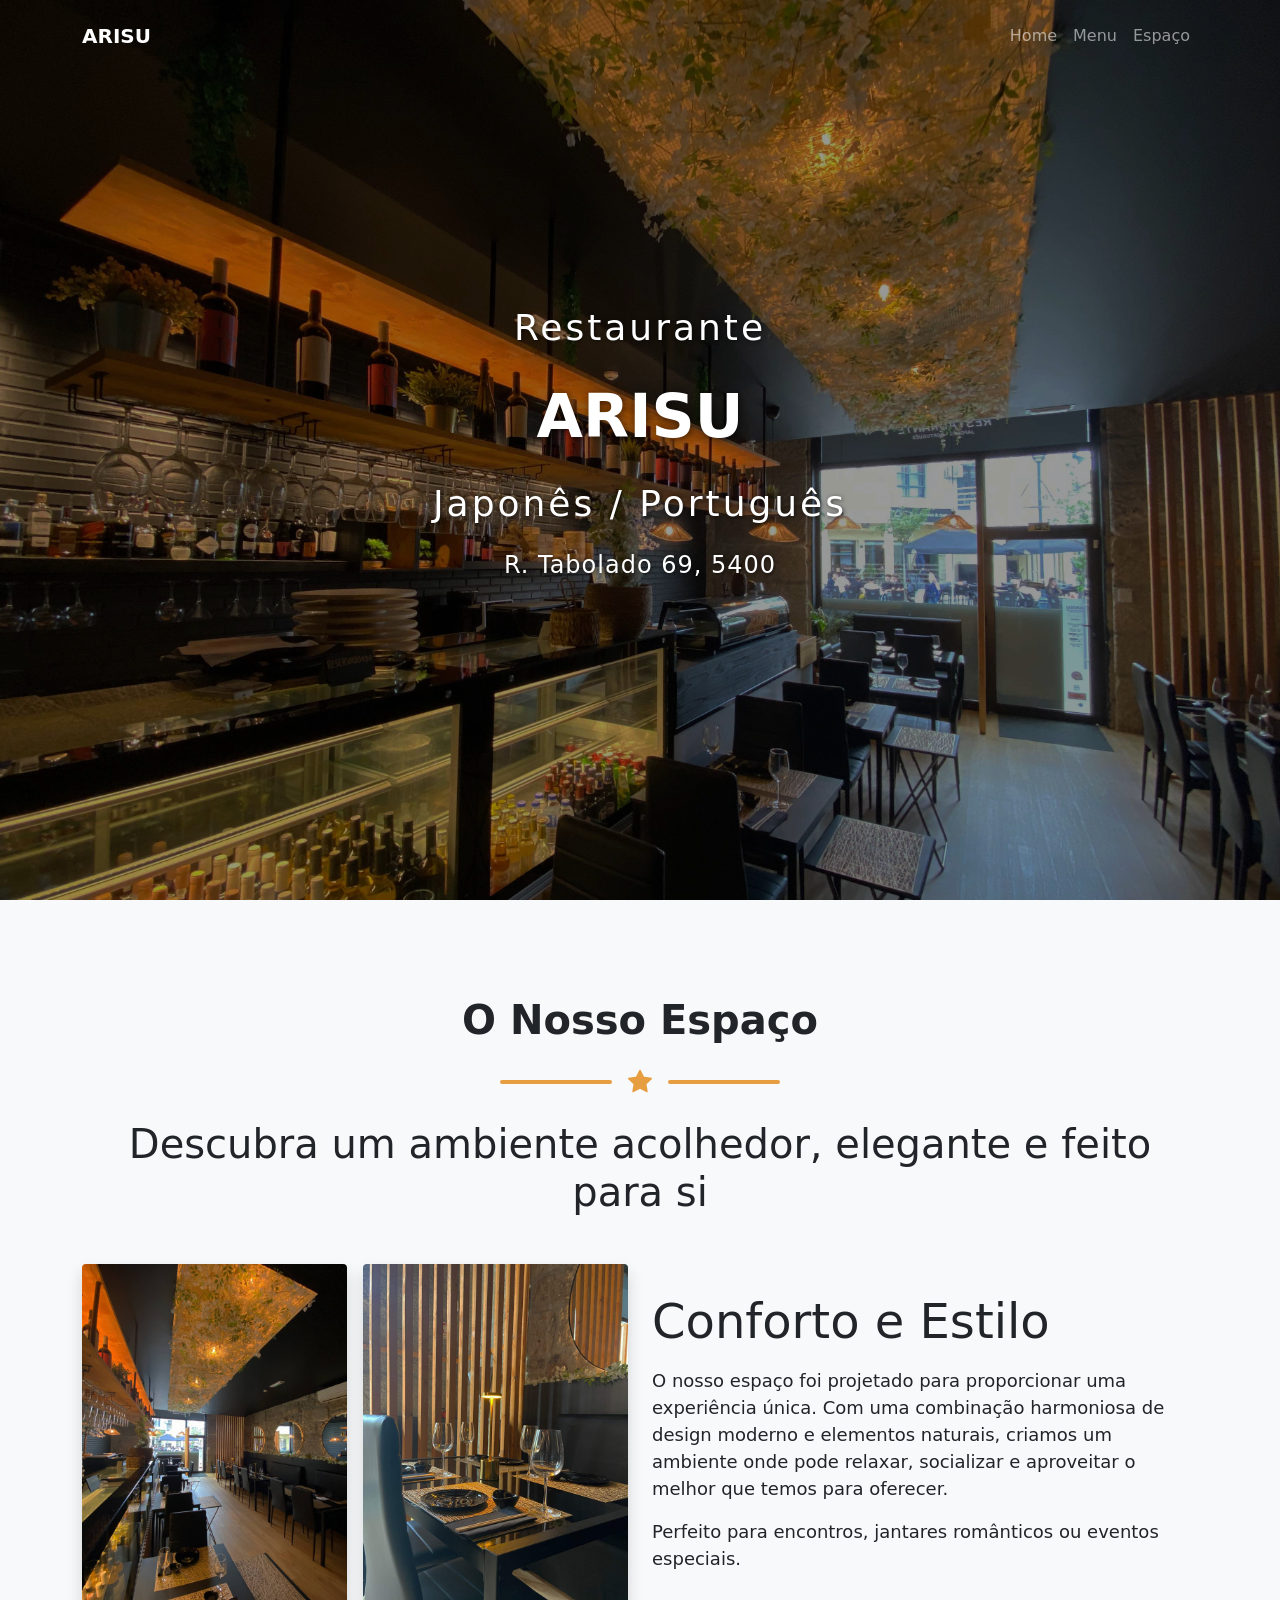
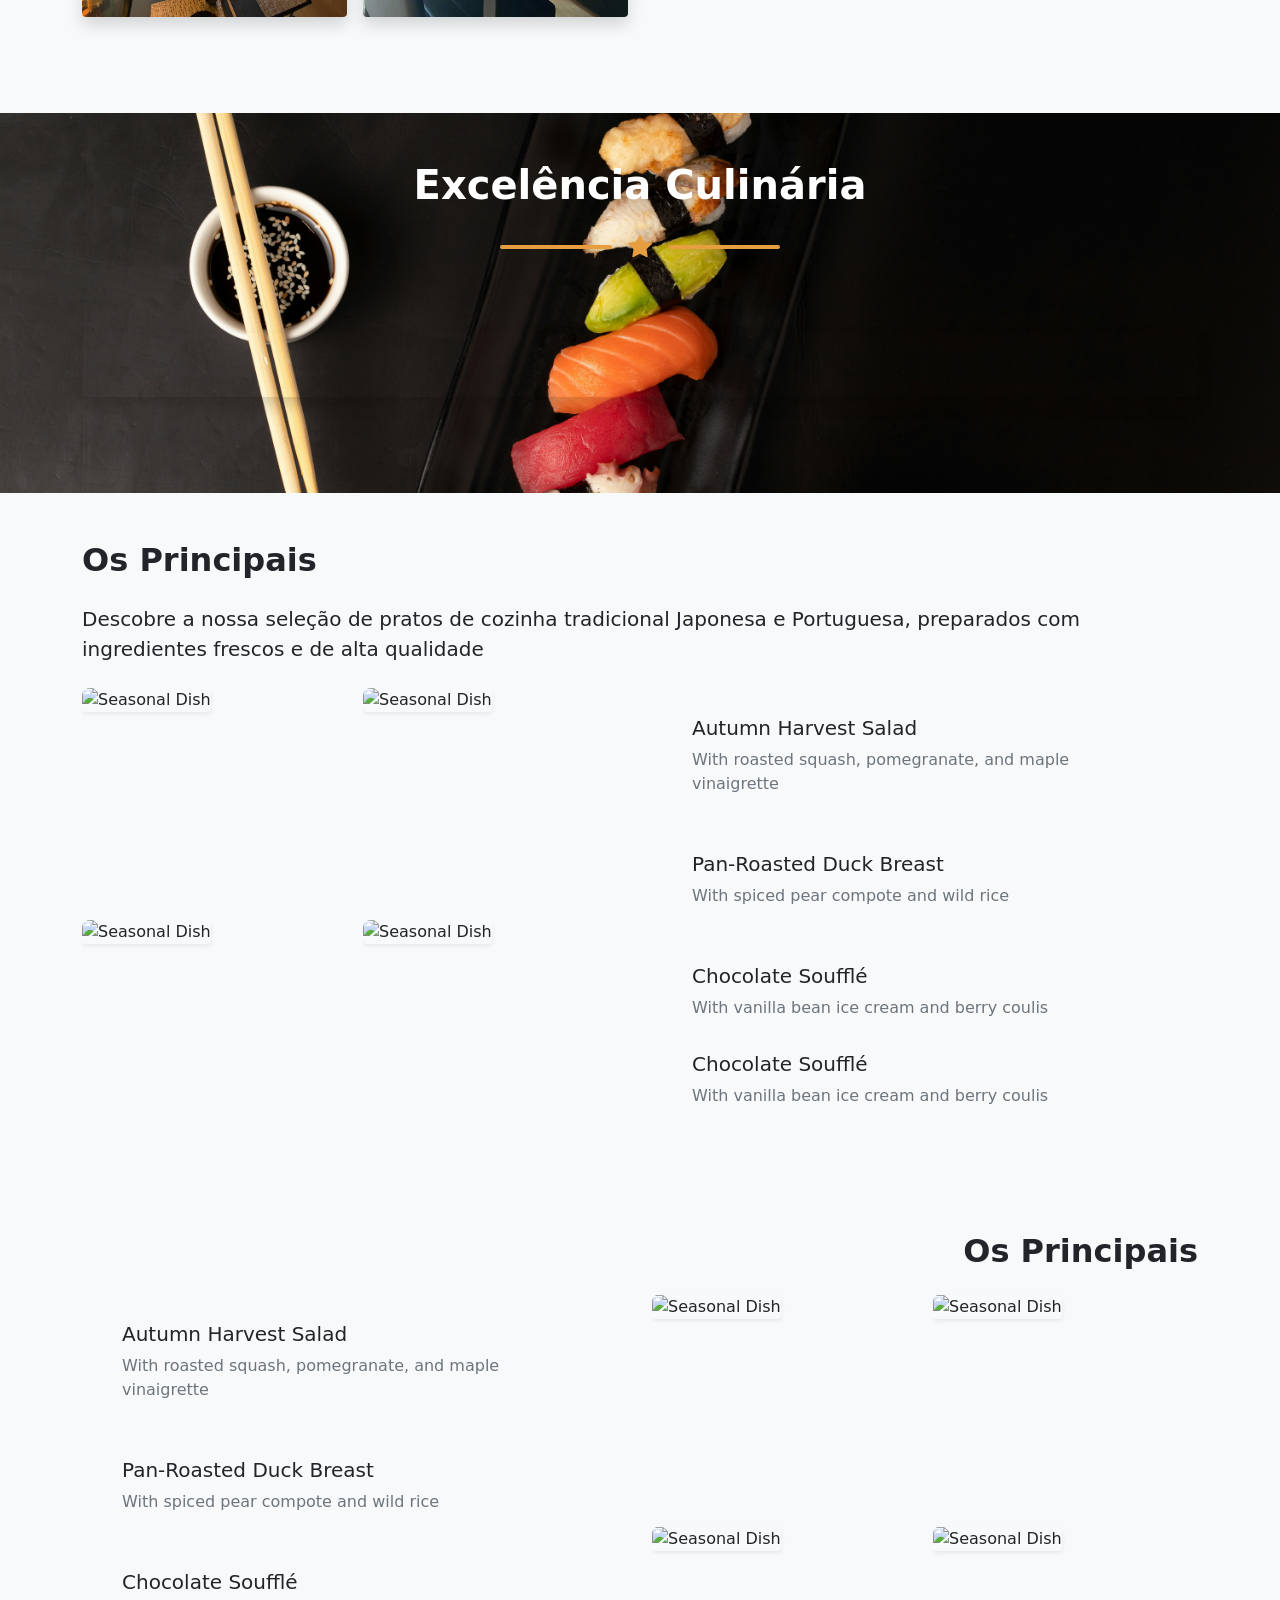
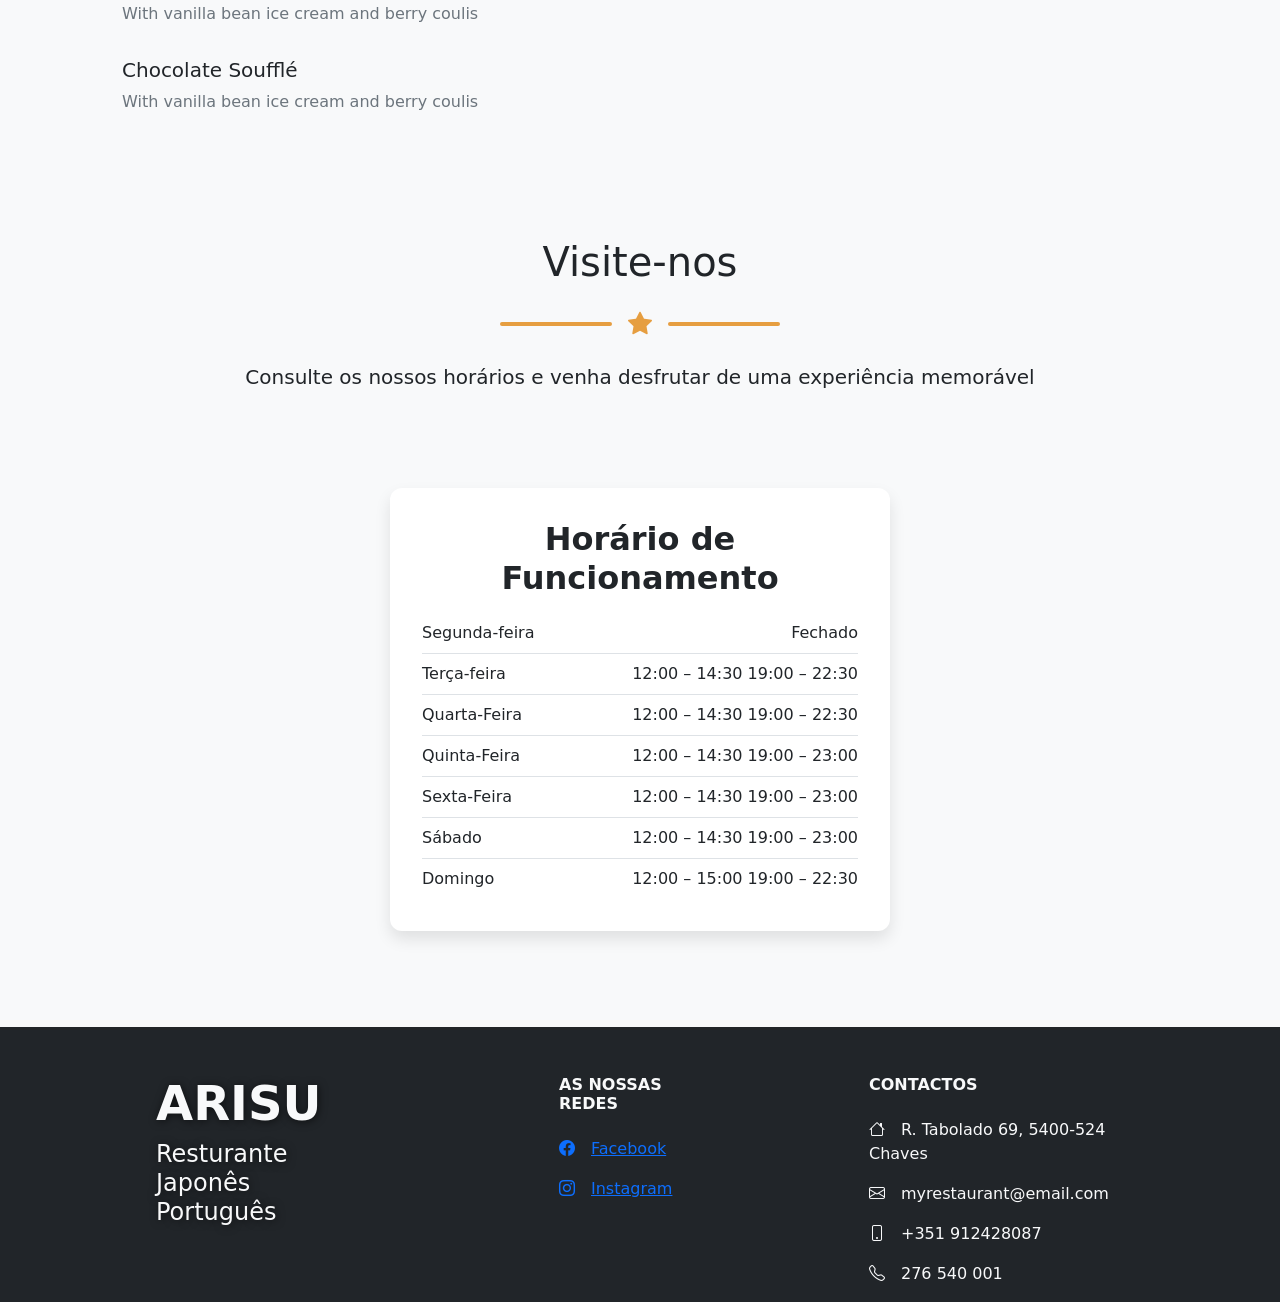
==== index.html @ feddb1b8 "beta-arisu" ====
<!DOCTYPE html>
<html lang="en">
<head>
    <meta charset="UTF-8">
    <meta name="viewport" content="width=device-width, initial-scale=1.0">
    <title>ARISU - Cozinha Japonesa/Portuguesa</title>

    <link rel="stylesheet" href="dist/css/bootstrap.min.css">
    <link rel="stylesheet" href="index.css"> 

    <link rel="preconnect" href="https://fonts.googleapis.com">
    <link rel="preconnect" href="https://fonts.gstatic.com" crossorigin>
    <link href="https://fonts.googleapis.com/css2?family=Parisienne&family=Roboto:ital,wght@0,100..900;1,100..900&display=swap" rel="stylesheet">
    <link rel="stylesheet" href="https://cdn.jsdelivr.net/npm/bootstrap-icons@1.11.0/font/bootstrap-icons.css">

</head>
<body data-bs-spy="scroll" data-bs-target="#navbar" data-bs-offset="70" tabindex="0" id="body">
    <nav class="navbar navbar-expand-lg fixed-top navbar-dark "  id="navbar">
        <div class="container">
            <a class="navbar-brand fw-bold display-4" id="navbar-title" href="#">ARISU</a>
            <button class="navbar-toggler" type="button" data-bs-toggle="collapse" data-bs-target="#navbarNavAltMarkup" aria-controls="navbarNavAltMarkup" aria-expanded="false" aria-label="Toggle navigation">
            <span class="navbar-toggler-icon"></span>
            </button>
            <div class="collapse navbar-collapse" id="navbarNavAltMarkup">
            <div class="navbar-nav ms-auto">
                <a class="nav-link active" aria-current="page" href="#">Home</a>
                <a class="nav-link" href="menu.html">Menu</a>
                <a class="nav-link" href="#espaco">Espaço</a>
            </div>
            </div>
        </div>
    </nav>  
    <div class="hero" id="hero">
        <div>
            <p class="fade-in-up hero-subtitle ">Restaurante</p>

            <p class="fade-in-up fw-bold hero-title">ARISU</p>


            <p class="fade-in-up hero-subtitle">Japonês / Português</p>
           
          <p class="fade-in-up hero-p" id="lead">R</p>
        </div>
    </div>
    
    <div class="content" >
        <section id="espaco" class="spy-section py-5 bg-light">
            <div class="container my-5">
            <div class="text-center mb-5">
                <h2 class="display-6 display-4 fw-bold">O Nosso Espaço</h2>
                    <div class="divider-custom">
                        <div class="divider-custom-line"></div>
                        <div class="divider-custom-icon"><i class="bi bi-star-fill"></i></div>
                        <div class="divider-custom-line"></div>
                    </div>
                <p class="lead display-6 " >Descubra um ambiente acolhedor, elegante e feito para si</p>
            </div>
        
            <div class="row g-4 align-items-center">
                <div class="col-lg-6">
                    <div class="row g-3">
                        <div class="col-6">
                            <img src="images/fromBalcony.jpg"  class="img-fluid rounded shadow" alt="Espaço 2">
                        
                        </div>
                        <div class="col-6">
                            <img src="images/tableFor4.jpg"  class="img-fluid rounded shadow" alt="Espaço 1">
    
                        </div>
                    </div>
                </div>
                <div class="col-lg-6">
                <h3 class="mb-3 display-5">Conforto e Estilo</h3>
                <div class="" style="font-size: large;">
                    <p >O nosso espaço foi projetado para proporcionar uma experiência única. Com uma combinação harmoniosa de design moderno e elementos naturais, criamos um ambiente onde pode relaxar, socializar e aproveitar o melhor que temos para oferecer.</p>
                    <p >Perfeito para encontros, jantares românticos ou eventos especiais.</p>
                </div>
                </div>
            </div>
            
            </div>
        </section>
        <section id="menuIntro" class="py-5">
            <div class="container">
                <div class="row justify-content-center">
                    <div class="col-lg-8 text-center mb-5">
                        <h2 class="display-6 fw-bold text-white">Excelência Culinária</h2>
                        <div class="divider-custom">
                            <div class="divider-custom-line "></div>
                            <div class="divider-custom-icon "><i class="bi bi-star-fill"></i></div>
                            <div class="divider-custom-line "></div>
                        </div>
                    </div>
                </div>
            <div class="row mb-5">
                <div class="col-lg-12">
                    <div class="menu-content p-4 rounded shadow" id="menuIntroQuoteWrapper">
                        <p class="lead fw-bolder display-6 text-center text-light"></p>
                    </div>
                </div>
            </div>
        </section>

        <section id="menu" class="spy-section py-5 bg-light">
            <div class="container">
                <h3 class="h2 mb-4 fw-bolder display-5; text-dark">Os Principais</h3>
                <p class="lead mb-4">Descobre a nossa seleção de pratos de cozinha tradicional Japonesa e Portuguesa, preparados com ingredientes frescos e de alta qualidade</p>

                <div class="row">
                    <div class="col-lg-6 order-lg-2">
                        <div class="menu-content px-4">
                            
                            <div class="menu-items">
                                <div class="menu-item mb-4">
                                    <h4 class="h5">Autumn Harvest Salad</h4>
                                    <p class="text-muted">With roasted squash, pomegranate, and maple vinaigrette</p>
                                </div>
                                <div class="menu-item mb-4">
                                    <h4 class="h5">Pan-Roasted Duck Breast</h4>
                                    <p class="text-muted">With spiced pear compote and wild rice</p>
                                </div>
                                <div class="menu-item">
                                    <h4 class="h5">Chocolate Soufflé</h4>
                                    <p class="text-muted">With vanilla bean ice cream and berry coulis</p>
                                </div>
                                <div class="menu-item">
                                    <h4 class="h5">Chocolate Soufflé</h4>
                                    <p class="text-muted">With vanilla bean ice cream and berry coulis</p>
                                </div>
                            </div>
                        </div>
                    </div>
                    <div class="col-lg-6 order-lg-1">
                        <div class="menu-gallery">
                            <div class="row g-3">
                                <div class="col-6">
                                    <div class="menu-img-container">
                                        <img src="https://images.unsplash.com/photo-1512621776951-a57141f2eefd" alt="Seasonal Dish" class="img-fluid rounded shadow-sm">
                                    </div>
                                </div>
                                <div class="col-6">
                                    <div class="menu-img-container">
                                        <img src="https://images.unsplash.com/photo-1504674900247-0877df9cc836" alt="Seasonal Dish" class="img-fluid rounded shadow-sm">
                                    </div>
                                </div>
                                <div class="col-6">
                                    <div class="menu-img-container">
                                        <img src="https://images.unsplash.com/photo-1476224203421-9ac39bcb3327" alt="Seasonal Dish" class="img-fluid rounded shadow-sm">
                                    </div>
                                </div>
                                <div class="col-6">
                                    <div class="menu-img-container">
                                        <img src="https://images.unsplash.com/photo-1563805042-7684c019e1cb" alt="Seasonal Dish" class="img-fluid rounded shadow-sm"></div>
                                    </div>
                            </div>
                        </div>
                    </div>

                   
                </div>
            </div>     
        </section>

        <section id="menu" class="spy-section py-5 bg-light">
            <div class="container">
                <h3 class="h2 mb-4 fw-bolder display-5; text-dark text-end">Os Principais</h3>
                <p class="lead mb-4 text-end"></p>

                <div class="row">
                    <div class="col-lg-6 order-lg-1">
                        <div class="menu-content px-4">
                            
                            <div class="menu-items">
                                <div class="menu-item mb-4">
                                    <h4 class="h5">Autumn Harvest Salad</h4>
                                    <p class="text-muted">With roasted squash, pomegranate, and maple vinaigrette</p>
                                </div>
                                <div class="menu-item mb-4">
                                    <h4 class="h5">Pan-Roasted Duck Breast</h4>
                                    <p class="text-muted">With spiced pear compote and wild rice</p>
                                </div>
                                <div class="menu-item">
                                    <h4 class="h5">Chocolate Soufflé</h4>
                                    <p class="text-muted">With vanilla bean ice cream and berry coulis</p>
                                </div>
                                <div class="menu-item">
                                    <h4 class="h5">Chocolate Soufflé</h4>
                                    <p class="text-muted">With vanilla bean ice cream and berry coulis</p>
                                </div>
                            </div>
                        </div>
                    </div>
                    <div class="col-lg-6 order-lg-2">
                        <div class="menu-gallery">
                            <div class="row g-3">
                                <div class="col-6">
                                    <div class="menu-img-container">
                                        <img src="https://images.unsplash.com/photo-1512621776951-a57141f2eefd" alt="Seasonal Dish" class="img-fluid rounded shadow-sm">
                                    </div>
                                </div>
                                <div class="col-6">
                                    <div class="menu-img-container">
                                        <img src="https://images.unsplash.com/photo-1504674900247-0877df9cc836" alt="Seasonal Dish" class="img-fluid rounded shadow-sm">
                                    </div>
                                </div>
                                <div class="col-6">
                                    <div class="menu-img-container">
                                        <img src="https://images.unsplash.com/photo-1476224203421-9ac39bcb3327" alt="Seasonal Dish" class="img-fluid rounded shadow-sm">
                                    </div>
                                </div>
                                <div class="col-6">
                                    <div class="menu-img-container">
                                        <img src="https://images.unsplash.com/photo-1563805042-7684c019e1cb" alt="Seasonal Dish" class="img-fluid rounded shadow-sm"></div>
                                    </div>
                            </div>
                        </div>
                    </div>

                   
                </div>
            </div>     
        </section>

        <!-- 
        <section id="menu" class="py-5 bg-light">
            <div class="container">
                <div class="col-lg-6 order-lg-2">
                    <div class="menu-content p-4">
                        <h3 class="h2 mb-4 fw-bolder display-5; text-dark">Seasonal Specialties</h3>
                        <p class="lead mb-4">Discover our rotating selection of seasonal dishes, showcasing the best of each season's bounty.</p>
                        <div class="menu-items">
                            <div class="menu-item mb-4">
                                <h4 class="h5">Autumn Harvest Salad</h4>
                                <p class="text-muted">With roasted squash, pomegranate, and maple vinaigrette</p>
                            </div>
                            <div class="menu-item mb-4">
                                <h4 class="h5">Pan-Roasted Duck Breast</h4>
                                <p class="text-muted">With spiced pear compote and wild rice</p>
                            </div>
                            <div class="menu-item">
                                <h4 class="h5">Chocolate Soufflé</h4>
                                <p class="text-muted">With vanilla bean ice cream and berry coulis</p>
                            </div>
                        </div>
                    </div>
                </div>
                <div class="col-lg-6 order-lg-1">
                    <div class="menu-gallery">
                        <div class="row g-3">
                            <div class="col-6">
                                <div class="menu-img-container">
                                    <img src="https://images.unsplash.com/photo-1512621776951-a57141f2eefd" alt="Seasonal Dish" class="img-fluid rounded shadow-sm">
                                </div>
                            </div>
                            <div class="col-6">
                                <div class="menu-img-container">
                                    <img src="https://images.unsplash.com/photo-1504674900247-0877df9cc836" alt="Seasonal Dish" class="img-fluid rounded shadow-sm">
                                </div>
                            </div>
                            <div class="col-6">
                                <div class="menu-img-container">
                                    <img src="https://images.unsplash.com/photo-1476224203421-9ac39bcb3327" alt="Seasonal Dish" class="img-fluid rounded shadow-sm">
                                </div>
                            </div>
                            <div class="col-6">
                                <div class="menu-img-container">
                                    <img src="https://images.unsplash.com/photo-1563805042-7684c019e1cb" alt="Seasonal Dish" class="img-fluid rounded shadow-sm"></div>
                                </div>
                            </div>
                    </div>
               </div> 
            </div>
        </section> 
        
        
       
        <section id="menu" class="py-5 bg-light">
            <div class="container">
                <div class="col-lg-6 order-lg-2">
                    <div class="menu-content p-4">
                        <h3 class="h2 mb-4 fw-bolder display-5; text-dark">Seasonal Specialties</h3>
                        <p class="lead mb-4">Discover our rotating selection of seasonal dishes, showcasing the best of each season's bounty.</p>
                        <div class="menu-items">
                            <div class="menu-item mb-4">
                                <h4 class="h5">Autumn Harvest Salad</h4>
                                <p class="text-muted">With roasted squash, pomegranate, and maple vinaigrette</p>
                            </div>
                            <div class="menu-item mb-4">
                                <h4 class="h5">Pan-Roasted Duck Breast</h4>
                                <p class="text-muted">With spiced pear compote and wild rice</p>
                            </div>
                            <div class="menu-item">
                                <h4 class="h5">Chocolate Soufflé</h4>
                                <p class="text-muted">With vanilla bean ice cream and berry coulis</p>
                            </div>
                        </div>
                    </div>
                </div>
            <div class="col-lg-6 order-lg-1">
                <div class="menu-gallery">
                    <div class="row g-3">
                        <div class="col-6">
                            <div class="menu-img-container">
                                <img src="https://images.unsplash.com/photo-1512621776951-a57141f2eefd" alt="Seasonal Dish" class="img-fluid rounded shadow-sm">
                            </div>
                        </div>
                        <div class="col-6">
                            <div class="menu-img-container">
                                <img src="https://images.unsplash.com/photo-1504674900247-0877df9cc836" alt="Seasonal Dish" class="img-fluid rounded shadow-sm">
                            </div>
                        </div>
                        <div class="col-6">
                            <div class="menu-img-container">
                                <img src="https://images.unsplash.com/photo-1476224203421-9ac39bcb3327" alt="Seasonal Dish" class="img-fluid rounded shadow-sm">
                            </div>
                        </div>
                        <div class="col-6">
                            <div class="menu-img-container">
                                <img src="https://images.unsplash.com/photo-1563805042-7684c019e1cb" alt="Seasonal Dish" class="img-fluid rounded shadow-sm"></div>
                            </div>
                        </div>
                    
            </div>
        </div>
        </section>  -->
        <section id="horario" class="py-5 bg-light">
            <div class="container">
            <div class="text-center mb-5">
                <h2 class="display-6 ">Visite-nos</h2>
                <div class="divider-custom">
                        <div class="divider-custom-line"></div>
                        <div class="divider-custom-icon"><i class="bi bi-star-fill"></i></div>
                        <div class="divider-custom-line"></div>
                </div>
                <p class="lead ">Consulte os nossos horários e venha desfrutar de uma experiência memorável</p>
            </div>
        
            <div class="container py-5">
                <div class="opening-hours mx-auto" style="max-width: 500px;">
                <h2 class="text-center">Horário de Funcionamento</h2>
                
                <div class="day-row">
                    <span>Segunda-feira</span>
                    <span>Fechado</span>
                </div>
                <div class="day-row">
                    <span>Terça-feira</span>
                    <span>12:00 – 14:30  19:00 – 22:30</span>
                </div>
                <div class="day-row">
                    <span>Quarta-Feira</span>
                     <span>12:00 – 14:30  19:00 – 22:30</span>
                </div>
                <div class="day-row">
                    <span>Quinta-Feira</span>
                    <span>12:00 – 14:30  19:00 – 23:00</span>
                </div>
               
                <div class="day-row">
                    <span>Sexta-Feira</span>
                    <span>12:00 – 14:30  19:00 – 23:00</span>
                </div>
               
                <div class="day-row">
                    <span>Sábado</span>
                    <span>12:00 – 14:30  19:00 – 23:00</span>
                </div>
                <div class="day-row">
                    <span>Domingo</span>
                    <span>12:00 – 15:00  19:00 – 22:30</span>

                </div>
               
                
               
                </div>
            </div>
            
            
            </div>
        </section>
        

       
    
    <footer class="text-center text-lg-start bg-dark text-light">
        <div class="container">
            <section>
                <div class="container text-center text-md-start pt-5  ">
                    <div class="row ">
                    <div class="col-md-3 col-sm-3 col-lg-4 col-xl-3 mx-auto mb-4">
                        <h2 class="footer-title fw-bold hero-title">ARISU</h2>
                        <h4 class="footer-subtitle">Resturante <br/>Japonês <br/>  Português</p>
                    </div>
        
                    <div class="col-md-3 cl-sm-3 col-lg-2 col-xl-2 mx-auto mb-4">
                        <h6 class="text-uppercase fw-bold mb-4">As nossas redes</h6>
                        
                        <p><a class="footer-social-links" href="https://www.facebook.com/profile.php?id=61570630794203" class="text-reset"><i class="bi bi-facebook me-3"></i>Facebook</a></p>
                        <p><a class="footer-social-links" href="https://www.instagram.com/restaurante_arisu?utm_source=ig_web_button_share_sheet&igsh=ZDNlZDc0MzIxNw==" class="text-reset"><i class="bi bi-instagram me-3"></i>Instagram</a></p>
                    </div>  
                    <div class="col-md-4 col-lg-3 col-xl-3 mx-auto mb-md-0 mb-4">
                        <h6 class="text-uppercase fw-bold mb-4">Contactos</h6>
                        <p><i class="bi bi-house me-3"></i>R. Tabolado 69, 5400-524 Chaves</p>
                        <p><i class="bi bi-envelope me-3"></i>myrestaurant@email.com</p>
                        <p><i class="bi bi-phone me-3"></i>+351 912428087</p>
                        <p><i class="bi bi-telephone me-3"></i>276 540 001</p>
                    </div>
                </div>
            </section>
        </div> 
    </footer>    

    </div>

    <!-- Bootstrap 5 JS -->
    <script src="dist/js/bootstrap.bundle.min.js"></script>
    <script src="script.js"></script>

    
</body>

</html>
---- index.css ----
body,
html {
    margin: 0;
    padding: 0;
    overflow-x: hidden;
}

#navbar {
    color: white;
    position: fixed;
    top: 0;
    width: 100%;
    padding: 1rem;
    transition: background-color 1s ease, opacity 1s ease; /* Smooth transition */
}

.navbar-active {
    backdrop-filter: blur(5px);
    background-color: rgba(0, 0, 0, 0.8); /* Semi-transparent background */
}

.hero {
    position: fixed;
    top: 0;
    left: 0;
    width: 100%;
    height: 100vh;
    background-image: url("images/arisu.jpg");
    background-size: cover;
    background-position: center;
    background-repeat: no-repeat;
    display: flex;
    align-items: center;
    justify-content: center;
    text-align: center;
    color: white;
    z-index: 1;
}

#menuIntro {
    background-image: url("images/plate.jpg");
    background-size: cover;
    background-position: center;
    background-repeat: no-repeat;
}

#menu {
    background-size: cover;
    background-position: center;
    background-repeat: no-repeat;
}

.hero::after {
    content: "";
    position: absolute;
    inset: 0;
    background-color: rgba(0, 0, 0, 0.4);
}

.hero-title {
    position: relative;
    z-index: 2;
    text-shadow: 1px 1px 8px rgba(0, 0, 0, 0.6);
    animation: fadeInUp 1s ease;
    font-size: 60px;
    font-weight: 900;
}

.hero-subtitle {
    font-size: 36px;
    position: relative;
    z-index: 2;
    text-shadow: 1px 1px 4px rgba(0, 0, 0, 0.6);
    animation: fadeInUp 1.5s ease 0.3s;
    font-weight: 200;
    letter-spacing: 3px;
}

.hero-p {
    font-size: 24px;
    position: relative;
    z-index: 2;
    text-shadow: 1px 1px 4px rgba(0, 0, 0, 0.6);
    animation: fadeInUp 2s ease 0.6s;
    font-weight: 100;
    letter-spacing: 1px;
}

.fade-in-up {
    opacity: 0;
    transform: translateY(20px);
    transition: opacity 1s ease, transform 0.5s ease;
}

/* CONTAINER DE CONTEÚDO */
.content {
    position: relative;
    z-index: 2;
    padding-top: 100vh; /* empurra o conteúdo para aparecer depois da hero */
}
/* 
    section {
    background-color: #fff;
    padding: 100px 20px;
    border-top-left-radius: 40px;
    border-top-right-radius: 40px;
    box-shadow: 0 -4px 30px rgba(0, 0, 0, 0.1);
  } */

.divider-custom {
    margin: 1.25rem 0;
    width: 100%;
    display: flex;
    justify-content: center;
    align-items: center;
}

.divider-custom-line {
    width: 100%;
    max-width: 7rem;
    height: 0.25rem;
    background-color: rgb(230, 158, 64);
    border-radius: 1rem;
    border: 0;
}

.divider-custom-icon {
    color: black;
    font-size: 1.5rem;
    margin: 0 1rem;
    color: rgb(230, 158, 64);
}

.footer-title {
    position: relative;
    text-shadow: 1px 1px 8px rgba(0, 0, 0, 0.6);
    font-size: 48px;
    font-weight: 900;
}

.footer-subtitle {
    position: relative;
    text-shadow: 1px 1px 8px rgba(0, 0, 0, 0.6);
    font-size: 24px;
    font-weight: 100;
}

.opening-hours {
    background-color: #fff;
    border-radius: 12px;
    padding: 2rem;
    box-shadow: 0 0.5rem 1rem rgba(0, 0, 0, 0.1);
}
.opening-hours h2 {
    font-weight: bold;
    margin-bottom: 1rem;
}
.day-row {
    display: flex;
    justify-content: space-between;
    padding: 0.5rem 0;
    border-bottom: 1px solid #dee2e6;
}
.day-row:last-child {
    border-bottom: none;
}

.menu-content {
    height: 100%;
    display: flex;
    flex-direction: column;
    justify-content: center;
}

.menu-item {
    transition: transform 0.3s ease;
    padding: 1rem;
    border-radius: 0.5rem;
}

.menu-item:hover {
    transform: translateX(10px);
    background-color: rgba(200, 169, 126, 0.1);
}

.menu-item h4 {
    color: var(--secondary-color);
    margin-bottom: 0.5rem;
}

.menu-item p {
    margin-bottom: 0;
}

.menu-img-container {
    position: relative;
    overflow: hidden;
    border-radius: 0.5rem;
    height: 200px;
    margin-bottom: 1rem;
}

.menu-img-container img {
    width: 100%;
    height: 100%;
    object-fit: cover;
    transition: transform 0.5s ease;
}

.menu-img-container:hover img {
    transform: scale(1.1);
}

.menu-img-container::after {
    content: "";
    position: absolute;
    top: 0;
    left: 0;
    right: 0;
    bottom: 0;
    background: linear-gradient(to top, rgba(0, 0, 0, 0.3), transparent);
    opacity: 0;
    transition: opacity 0.3s ease;
}

.menu-img-container:hover::after {
    opacity: 1;
}

/* Gallery Section */
.gallery-item {
    height: 300px;
    overflow: hidden;
    border-radius: 0.5rem;
    transition: transform 0.3s ease;
}

.gallery-item:hover {
    transform: translateY(-5px);
}

.gallery-item .card-img {
    height: 100%;
    object-fit: cover;
    transition: transform 0.3s ease;
}

.gallery-item:hover .card-img {
    transform: scale(1.1);
}

.overlay-content {
    background: linear-gradient(to top, rgba(0, 0, 0, 0.8), transparent);
    width: 100%;
    padding: 1.5rem;
    transform: translateY(100%);
    transition: transform 0.3s ease;
}

.gallery-item:hover .overlay-content {
    transform: translateY(0);
}

/* Contact Section */
.card {
    transition: transform 0.3s ease;
}

.card:hover {
    transform: translateY(-5px);
}

/* Responsive Adjustments */
@media (max-width: 768px) {
    .hero h1 {
        font-size: 2.5rem;
    }

    .gallery-item {
        height: 250px;
    }

    .menu-img-container {
        height: 150px;
    }

    .menu-content {
        padding: 2rem 0;
    }
}
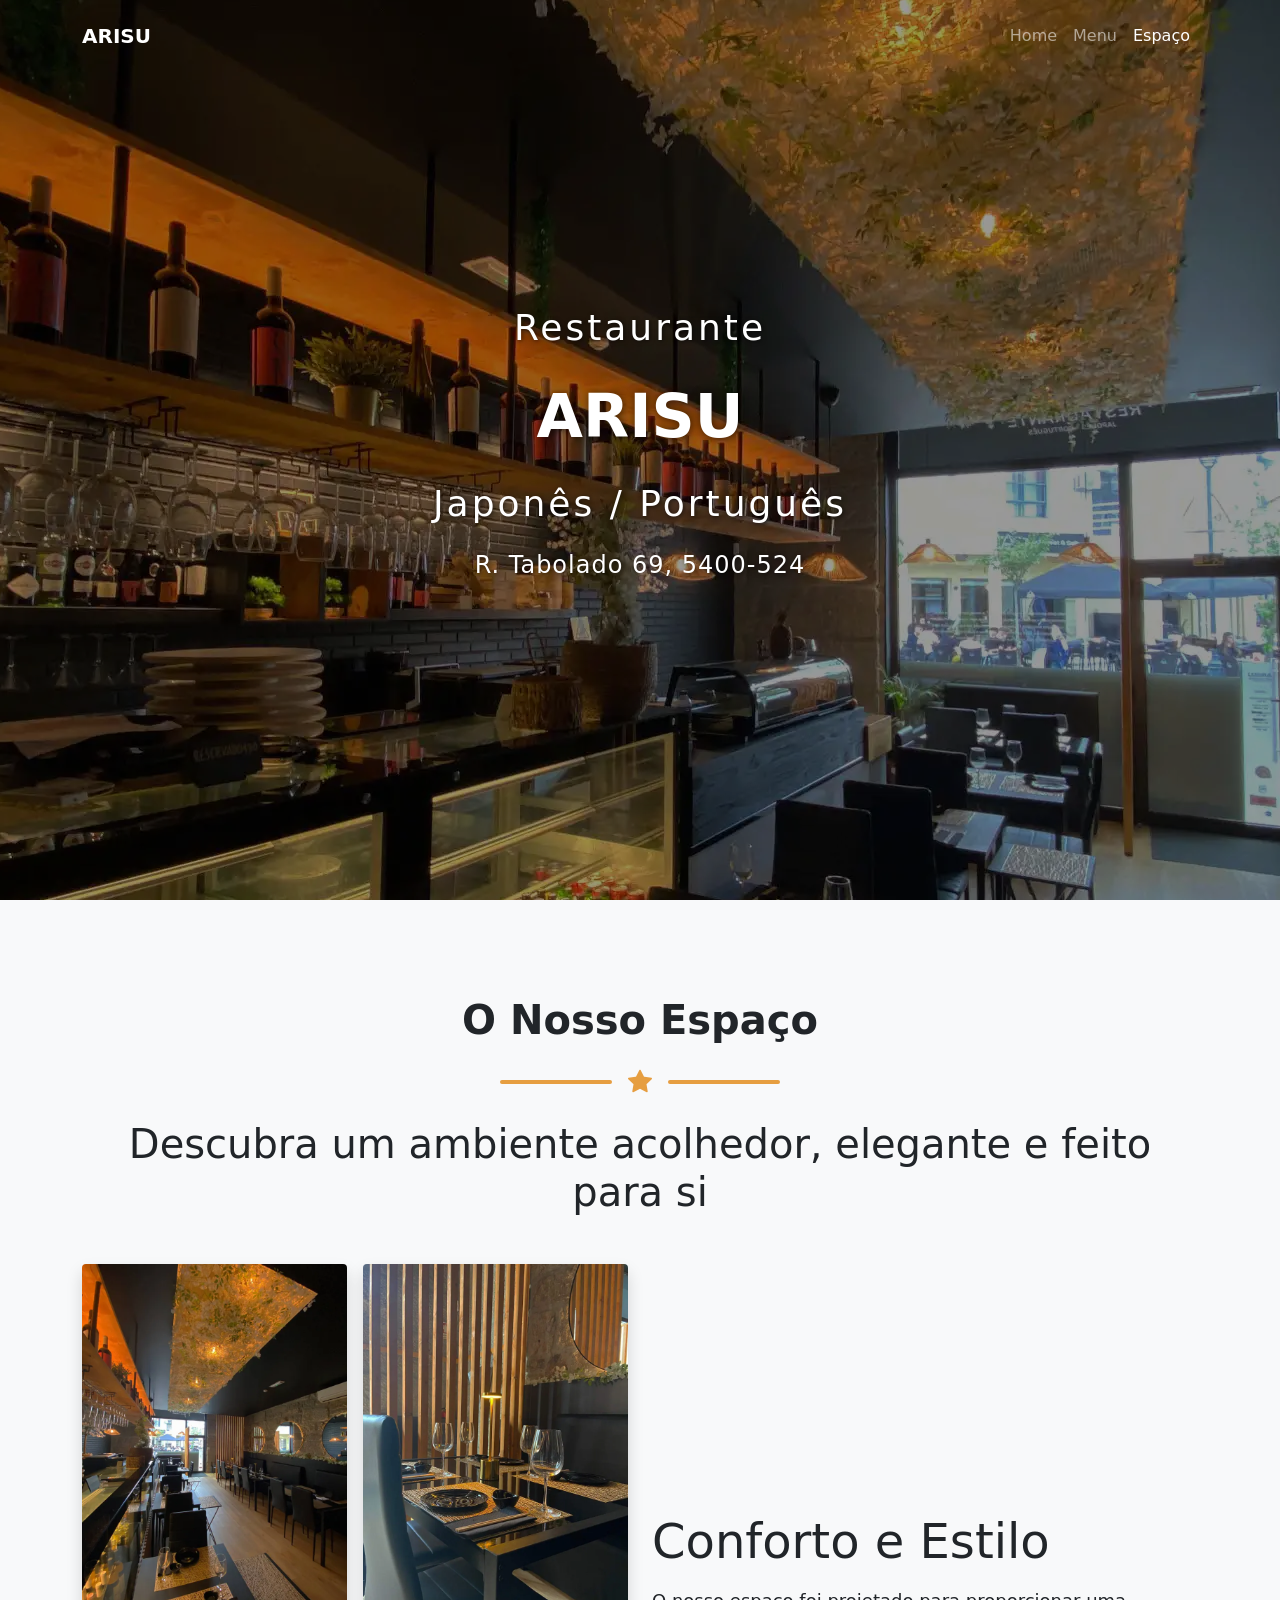
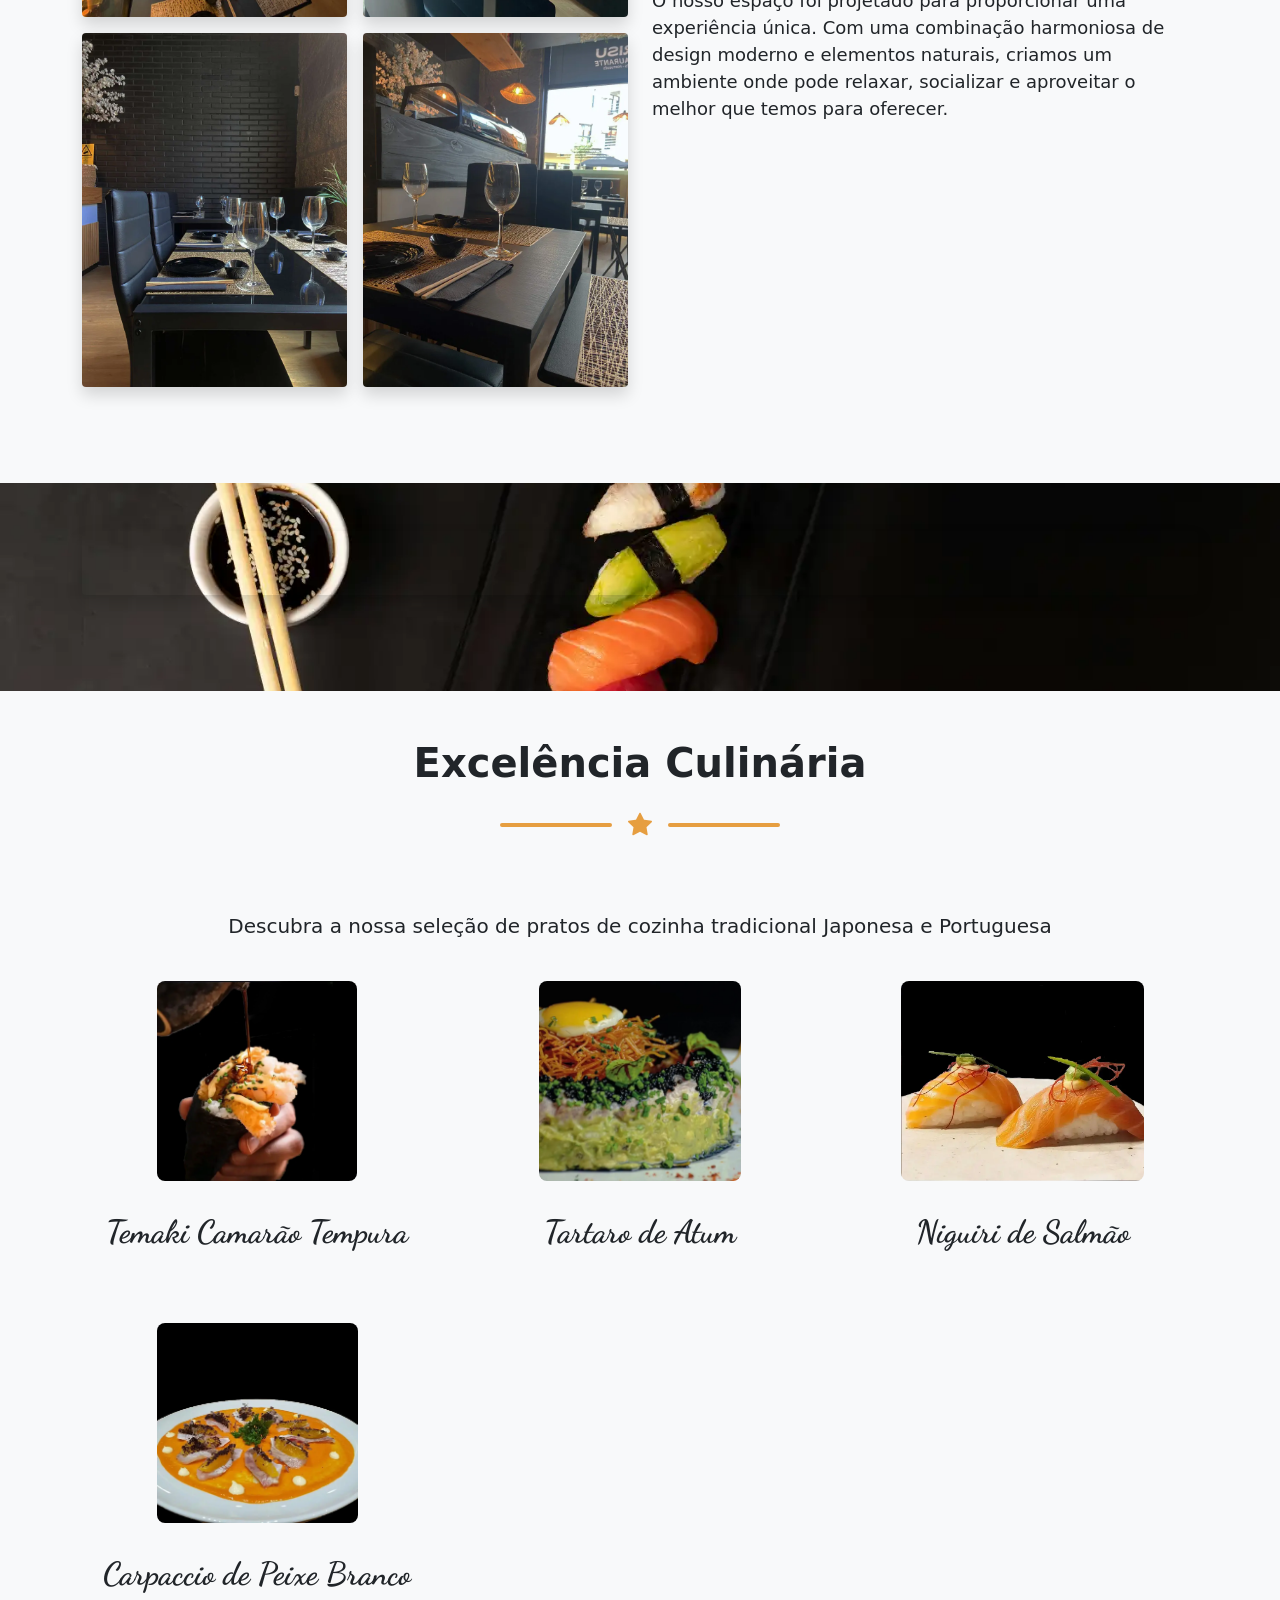
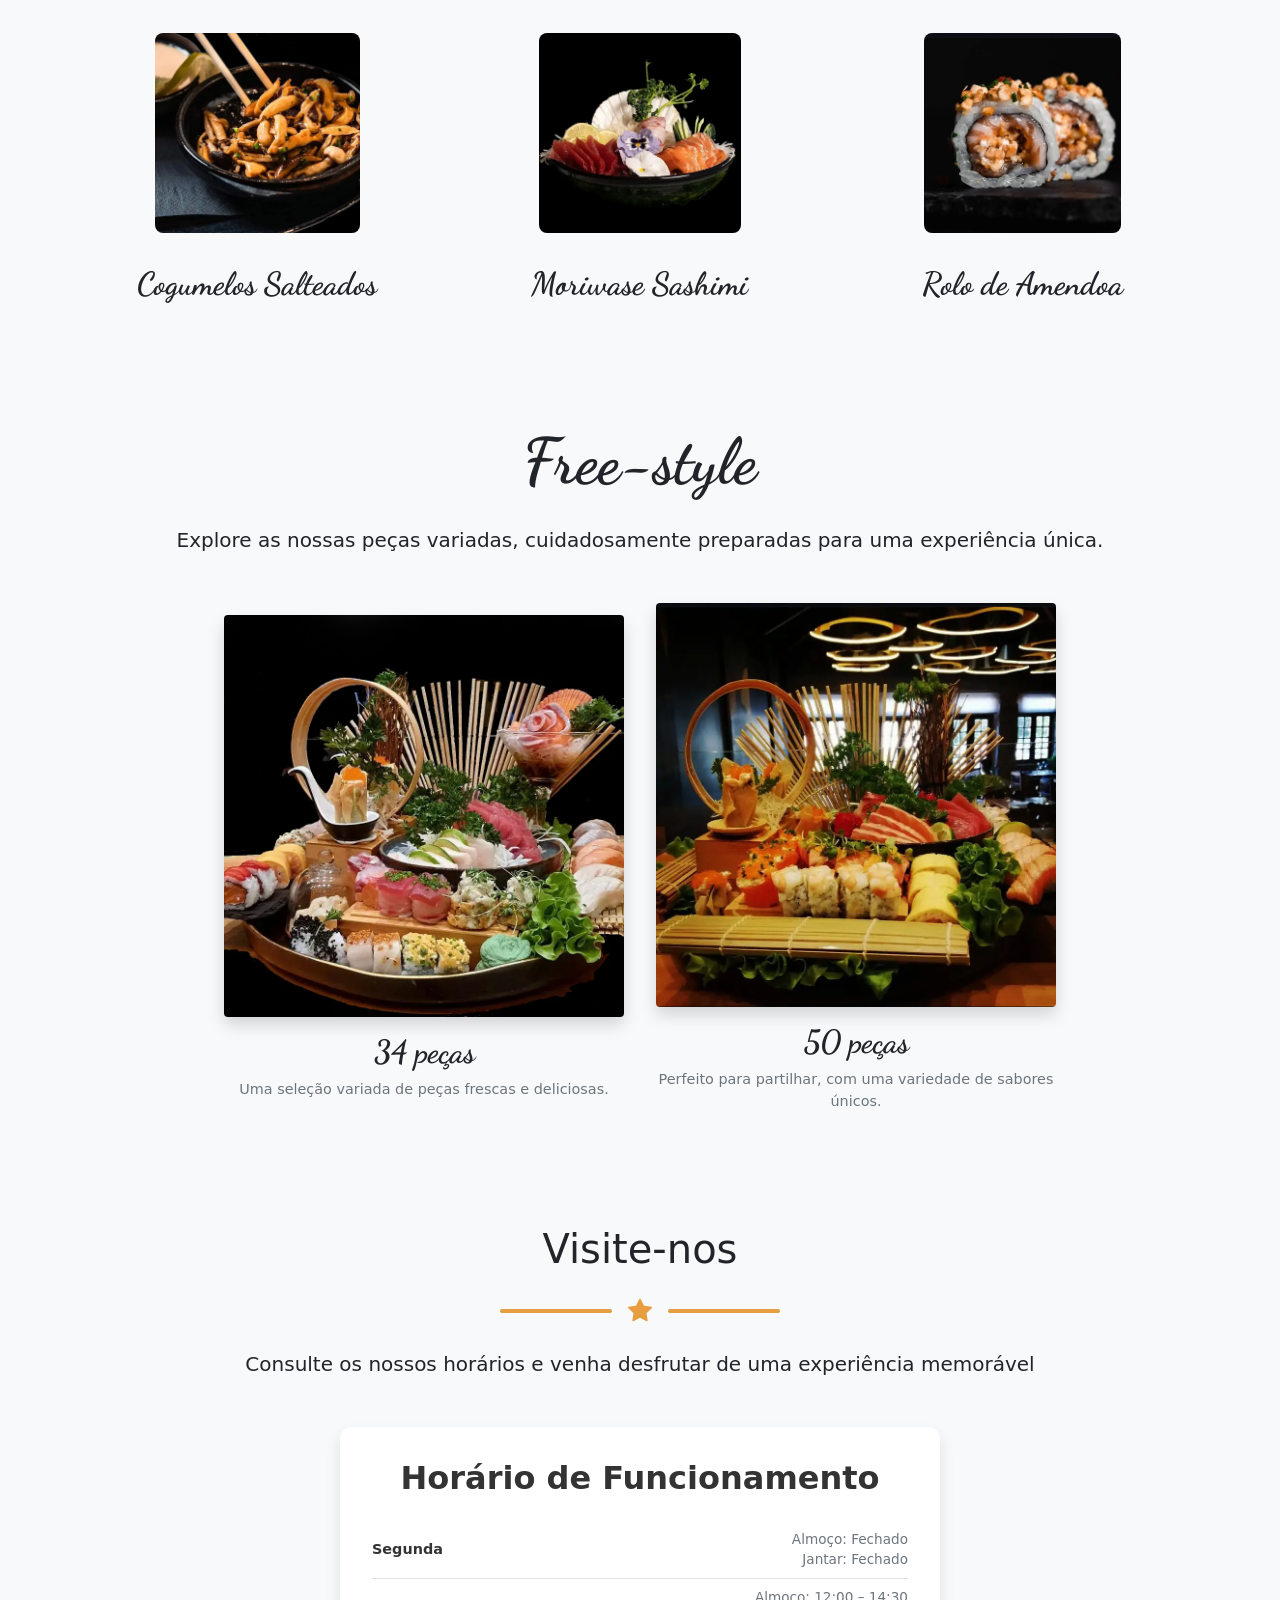
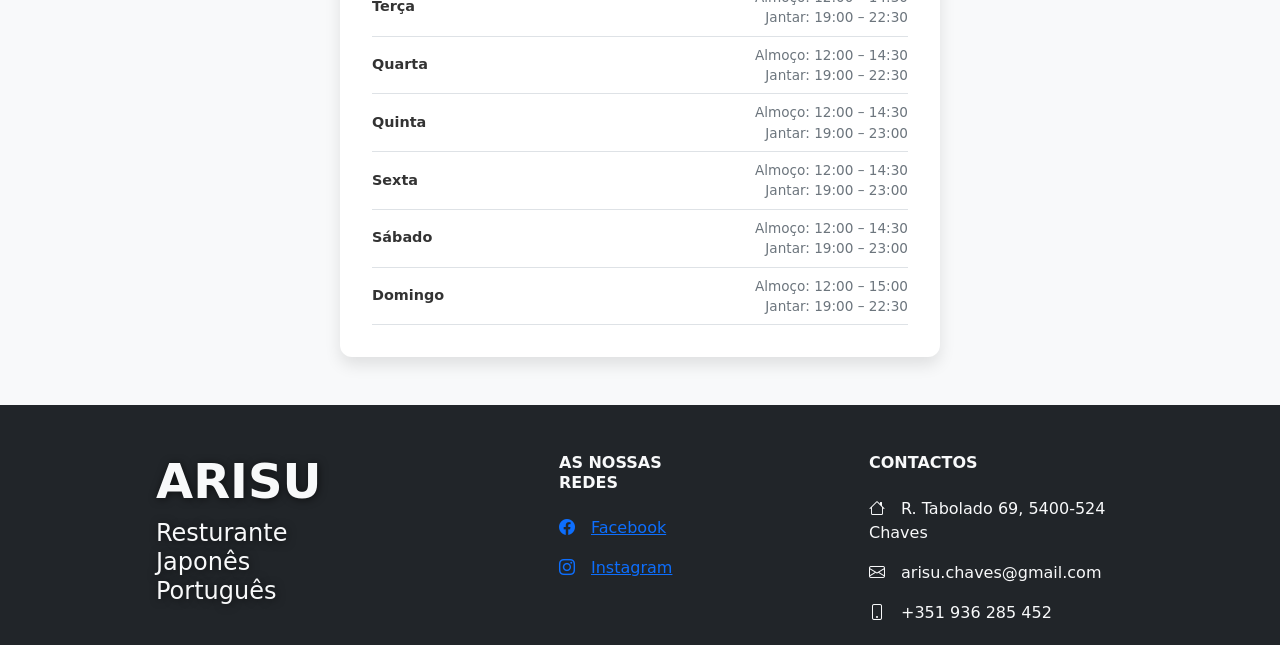
==== commit 116a5a78: "design update and performance optimisation" ====
--- a/index.html
+++ b/index.html
@@ -1,5 +1,5 @@
 <!DOCTYPE html>
-<html lang="en">
+<html lang="PT">
 <head>
     <meta charset="UTF-8">
     <meta name="viewport" content="width=device-width, initial-scale=1.0">
@@ -11,80 +11,127 @@
     <link rel="preconnect" href="https://fonts.googleapis.com">
     <link rel="preconnect" href="https://fonts.gstatic.com" crossorigin>
     <link href="https://fonts.googleapis.com/css2?family=Parisienne&family=Roboto:ital,wght@0,100..900;1,100..900&display=swap" rel="stylesheet">
+
+    <link rel="preconnect" href="https://fonts.googleapis.com">
+    <link rel="preconnect" href="https://fonts.gstatic.com" crossorigin>
+    <link href="https://fonts.googleapis.com/css2?family=Imperial+Script&display=swap" rel="stylesheet">
+
     <link rel="stylesheet" href="https://cdn.jsdelivr.net/npm/bootstrap-icons@1.11.0/font/bootstrap-icons.css">
 
+    <link rel="preconnect" href="https://fonts.googleapis.com">
+    <link rel="preconnect" href="https://fonts.gstatic.com" crossorigin>
+    <link href="https://fonts.googleapis.com/css2?family=Dancing+Script:wght@400..700&display=swap" rel="stylesheet">
+
 </head>
-<body data-bs-spy="scroll" data-bs-target="#navbar" data-bs-offset="70" tabindex="0" id="body">
-    <nav class="navbar navbar-expand-lg fixed-top navbar-dark "  id="navbar">
-        <div class="container">
-            <a class="navbar-brand fw-bold display-4" id="navbar-title" href="#">ARISU</a>
-            <button class="navbar-toggler" type="button" data-bs-toggle="collapse" data-bs-target="#navbarNavAltMarkup" aria-controls="navbarNavAltMarkup" aria-expanded="false" aria-label="Toggle navigation">
-            <span class="navbar-toggler-icon"></span>
-            </button>
-            <div class="collapse navbar-collapse" id="navbarNavAltMarkup">
-            <div class="navbar-nav ms-auto">
-                <a class="nav-link active" aria-current="page" href="#">Home</a>
-                <a class="nav-link" href="menu.html">Menu</a>
-                <a class="nav-link" href="#espaco">Espaço</a>
+    <body data-bs-spy="scroll" data-bs-target="#navbar" data-bs-offset="70" tabindex="0" id="body">
+        <nav class="navbar navbar-expand-lg fixed-top navbar-dark "  id="navbar">
+            <div class="container">
+                <a class="navbar-brand fw-bold display-4" id="navbar-title" href="#">ARISU</a>
+                <button class="navbar-toggler" type="button" data-bs-toggle="collapse" data-bs-target="#navbarNavAltMarkup" aria-controls="navbarNavAltMarkup" aria-expanded="false" aria-label="Toggle navigation">
+                <span class="navbar-toggler-icon"></span>
+                </button>
+                <div class="collapse navbar-collapse" id="navbarNavAltMarkup">
+                <div class="navbar-nav ms-auto">
+                    <a class="nav-link active" aria-current="page" href="#">Home</a>
+                    <a class="nav-link" href="menu.html">Menu</a>
+                    <a class="nav-link" href="#espaco">Espaço</a>
+                </div>
+                </div>
             </div>
+        </nav>  
+    
+         <div class="hero" id="hero">
+            <div>
+                <p class="fade-in-up hero-subtitle">Restaurante</p>
+
+                <p class="fade-in-up fw-bold hero-title">ARISU</p>
+
+
+                <p class="fade-in-up hero-subtitle">Japonês / Português</p>
+            
+            <p class="fade-in-up hero-p" id="lead">R</p>
             </div>
         </div>
-    </nav>  
-    <div class="hero" id="hero">
-        <div>
-            <p class="fade-in-up hero-subtitle ">Restaurante</p>
-
-            <p class="fade-in-up fw-bold hero-title">ARISU</p>
-
-
-            <p class="fade-in-up hero-subtitle">Japonês / Português</p>
-           
-          <p class="fade-in-up hero-p" id="lead">R</p>
-        </div>
-    </div>
-    
-    <div class="content" >
-        <section id="espaco" class="spy-section py-5 bg-light">
-            <div class="container my-5">
-            <div class="text-center mb-5">
-                <h2 class="display-6 display-4 fw-bold">O Nosso Espaço</h2>
-                    <div class="divider-custom">
-                        <div class="divider-custom-line"></div>
-                        <div class="divider-custom-icon"><i class="bi bi-star-fill"></i></div>
-                        <div class="divider-custom-line"></div>
-                    </div>
-                <p class="lead display-6 " >Descubra um ambiente acolhedor, elegante e feito para si</p>
-            </div>
         
-            <div class="row g-4 align-items-center">
-                <div class="col-lg-6">
-                    <div class="row g-3">
-                        <div class="col-6">
-                            <img src="images/fromBalcony.jpg"  class="img-fluid rounded shadow" alt="Espaço 2">
-                        
-                        </div>
-                        <div class="col-6">
-                            <img src="images/tableFor4.jpg"  class="img-fluid rounded shadow" alt="Espaço 1">
-    
-                        </div>
-                    </div>
-                </div>
-                <div class="col-lg-6">
-                <h3 class="mb-3 display-5">Conforto e Estilo</h3>
-                <div class="" style="font-size: large;">
-                    <p >O nosso espaço foi projetado para proporcionar uma experiência única. Com uma combinação harmoniosa de design moderno e elementos naturais, criamos um ambiente onde pode relaxar, socializar e aproveitar o melhor que temos para oferecer.</p>
-                    <p >Perfeito para encontros, jantares românticos ou eventos especiais.</p>
-                </div>
-                </div>
-            </div>
-            
+      <!--   <section class="hero" id="hero">
+            <img src="images/espaco/arisu.webp" alt="Arisu Background" class="hero-bg" loading="lazy">
+            <div class="hero-content">
+                <p class="fade-in-up hero-subtitle">Restaurante</p>
+                <p class="fade-in-up fw-bold hero-title">ARISU</p>
+                <p class="fade-in-up hero-subtitle">Japonês / Português</p>
+                <p class="fade-in-up hero-p" id="lead">R</p>
             </div>
         </section>
-        <section id="menuIntro" class="py-5">
-            <div class="container">
+ -->
+        <div class="content" >
+            <section id="espaco" class="spy-section py-5 bg-light">
+                <div class="container my-5">
+                <div class="text-center mb-5">
+                    <h2 class="display-6 display-4 fw-bold">O Nosso Espaço</h2>
+                        <div class="divider-custom">
+                            <div class="divider-custom-line"></div>
+                            <div class="divider-custom-icon"><i class="bi bi-star-fill"></i></div>
+                            <div class="divider-custom-line"></div>
+                        </div>
+                    <p class="lead display-6 " >Descubra um ambiente acolhedor, elegante e feito para si</p>
+                </div>
+            
+                <div class="row g-4 align-items-center">
+                    <div class="col-lg-6">
+                        <div class="row g-3">
+                            <div class="col-6">
+                                <img src="images/espaco/fromBalcony.webp"  class="img-fluid rounded shadow" alt="Espaço 2" loading="lazy">
+                            
+                            </div>
+                            <div class="col-6">
+                                <img src="images/espaco/tableFor4.webp"  class="img-fluid rounded shadow" alt="Espaço 1" loading="lazy">
+        
+                            </div>
+
+                            <div class="col-6">
+                                <img src="images/espaco/tablefor4blackwall.webp"  class="img-fluid rounded shadow" alt="Espaço 2" loading="lazy">
+                            
+                            </div>
+                            <div class="col-6">
+                                <img src="images/espaco/tableForTwo.webp"  class="img-fluid rounded shadow" alt="Espaço 1" loading="lazy">
+                            </div>
+                        </div>
+                    </div>
+
+                    
+                    <div class="col-lg-6">
+                        <h3 class="mb-3 display-5">Conforto e Estilo</h3>
+                        <div class="" style="font-size: large;">
+                            <p >O nosso espaço foi projetado para proporcionar uma experiência única. Com uma combinação harmoniosa de design moderno e elementos naturais, criamos um ambiente onde pode relaxar, socializar e aproveitar o melhor que temos para oferecer.</p>
+                        </div>
+                    </div>
+
+
+                </div>
+            </div>
+                
+            </section>
+        
+            <section id="menuIntro" class="py-5">
+                <div class="container">
+                    
+                <div class="row mb-5">
+                    <div class="col-lg-12">
+                        <div class="menu-content p-4 rounded shadow" id="menuIntroQuoteWrapper">
+                            <p class="lead fw-bolder display-6 text-center text-light"></p>
+                        </div>
+                    </div>
+
+                    
+                </div>
+            </section>
+
+            
+         <section id="espaco" class="spy-section py-5 bg-light">
+                
                 <div class="row justify-content-center">
                     <div class="col-lg-8 text-center mb-5">
-                        <h2 class="display-6 fw-bold text-white">Excelência Culinária</h2>
+                        <h2 class="display-6 fw-bold text-dark">Excelência Culinária</h2>
                         <div class="divider-custom">
                             <div class="divider-custom-line "></div>
                             <div class="divider-custom-icon "><i class="bi bi-star-fill"></i></div>
@@ -92,332 +139,220 @@
                         </div>
                     </div>
                 </div>
-            <div class="row mb-5">
-                <div class="col-lg-12">
-                    <div class="menu-content p-4 rounded shadow" id="menuIntroQuoteWrapper">
-                        <p class="lead fw-bolder display-6 text-center text-light"></p>
-                    </div>
-                </div>
-            </div>
-        </section>
-
-        <section id="menu" class="spy-section py-5 bg-light">
-            <div class="container">
-                <h3 class="h2 mb-4 fw-bolder display-5; text-dark">Os Principais</h3>
-                <p class="lead mb-4">Descobre a nossa seleção de pratos de cozinha tradicional Japonesa e Portuguesa, preparados com ingredientes frescos e de alta qualidade</p>
-
-                <div class="row">
-                    <div class="col-lg-6 order-lg-2">
-                        <div class="menu-content px-4">
-                            
-                            <div class="menu-items">
-                                <div class="menu-item mb-4">
-                                    <h4 class="h5">Autumn Harvest Salad</h4>
-                                    <p class="text-muted">With roasted squash, pomegranate, and maple vinaigrette</p>
-                                </div>
-                                <div class="menu-item mb-4">
-                                    <h4 class="h5">Pan-Roasted Duck Breast</h4>
-                                    <p class="text-muted">With spiced pear compote and wild rice</p>
-                                </div>
-                                <div class="menu-item">
-                                    <h4 class="h5">Chocolate Soufflé</h4>
-                                    <p class="text-muted">With vanilla bean ice cream and berry coulis</p>
-                                </div>
-                                <div class="menu-item">
-                                    <h4 class="h5">Chocolate Soufflé</h4>
-                                    <p class="text-muted">With vanilla bean ice cream and berry coulis</p>
-                                </div>
-                            </div>
-                        </div>
-                    </div>
-                    <div class="col-lg-6 order-lg-1">
-                        <div class="menu-gallery">
-                            <div class="row g-3">
-                                <div class="col-6">
-                                    <div class="menu-img-container">
-                                        <img src="https://images.unsplash.com/photo-1512621776951-a57141f2eefd" alt="Seasonal Dish" class="img-fluid rounded shadow-sm">
-                                    </div>
-                                </div>
-                                <div class="col-6">
-                                    <div class="menu-img-container">
-                                        <img src="https://images.unsplash.com/photo-1504674900247-0877df9cc836" alt="Seasonal Dish" class="img-fluid rounded shadow-sm">
-                                    </div>
-                                </div>
-                                <div class="col-6">
-                                    <div class="menu-img-container">
-                                        <img src="https://images.unsplash.com/photo-1476224203421-9ac39bcb3327" alt="Seasonal Dish" class="img-fluid rounded shadow-sm">
-                                    </div>
-                                </div>
-                                <div class="col-6">
-                                    <div class="menu-img-container">
-                                        <img src="https://images.unsplash.com/photo-1563805042-7684c019e1cb" alt="Seasonal Dish" class="img-fluid rounded shadow-sm"></div>
-                                    </div>
-                            </div>
-                        </div>
-                    </div>
-
-                   
-                </div>
-            </div>     
-        </section>
-
-        <section id="menu" class="spy-section py-5 bg-light">
-            <div class="container">
-                <h3 class="h2 mb-4 fw-bolder display-5; text-dark text-end">Os Principais</h3>
-                <p class="lead mb-4 text-end"></p>
-
-                <div class="row">
-                    <div class="col-lg-6 order-lg-1">
-                        <div class="menu-content px-4">
-                            
-                            <div class="menu-items">
-                                <div class="menu-item mb-4">
-                                    <h4 class="h5">Autumn Harvest Salad</h4>
-                                    <p class="text-muted">With roasted squash, pomegranate, and maple vinaigrette</p>
-                                </div>
-                                <div class="menu-item mb-4">
-                                    <h4 class="h5">Pan-Roasted Duck Breast</h4>
-                                    <p class="text-muted">With spiced pear compote and wild rice</p>
-                                </div>
-                                <div class="menu-item">
-                                    <h4 class="h5">Chocolate Soufflé</h4>
-                                    <p class="text-muted">With vanilla bean ice cream and berry coulis</p>
-                                </div>
-                                <div class="menu-item">
-                                    <h4 class="h5">Chocolate Soufflé</h4>
-                                    <p class="text-muted">With vanilla bean ice cream and berry coulis</p>
-                                </div>
-                            </div>
-                        </div>
-                    </div>
-                    <div class="col-lg-6 order-lg-2">
-                        <div class="menu-gallery">
-                            <div class="row g-3">
-                                <div class="col-6">
-                                    <div class="menu-img-container">
-                                        <img src="https://images.unsplash.com/photo-1512621776951-a57141f2eefd" alt="Seasonal Dish" class="img-fluid rounded shadow-sm">
-                                    </div>
-                                </div>
-                                <div class="col-6">
-                                    <div class="menu-img-container">
-                                        <img src="https://images.unsplash.com/photo-1504674900247-0877df9cc836" alt="Seasonal Dish" class="img-fluid rounded shadow-sm">
-                                    </div>
-                                </div>
-                                <div class="col-6">
-                                    <div class="menu-img-container">
-                                        <img src="https://images.unsplash.com/photo-1476224203421-9ac39bcb3327" alt="Seasonal Dish" class="img-fluid rounded shadow-sm">
-                                    </div>
-                                </div>
-                                <div class="col-6">
-                                    <div class="menu-img-container">
-                                        <img src="https://images.unsplash.com/photo-1563805042-7684c019e1cb" alt="Seasonal Dish" class="img-fluid rounded shadow-sm"></div>
-                                    </div>
-                            </div>
-                        </div>
-                    </div>
-
-                   
-                </div>
-            </div>     
-        </section>
-
-        <!-- 
-        <section id="menu" class="py-5 bg-light">
-            <div class="container">
-                <div class="col-lg-6 order-lg-2">
-                    <div class="menu-content p-4">
-                        <h3 class="h2 mb-4 fw-bolder display-5; text-dark">Seasonal Specialties</h3>
-                        <p class="lead mb-4">Discover our rotating selection of seasonal dishes, showcasing the best of each season's bounty.</p>
-                        <div class="menu-items">
-                            <div class="menu-item mb-4">
-                                <h4 class="h5">Autumn Harvest Salad</h4>
-                                <p class="text-muted">With roasted squash, pomegranate, and maple vinaigrette</p>
-                            </div>
-                            <div class="menu-item mb-4">
-                                <h4 class="h5">Pan-Roasted Duck Breast</h4>
-                                <p class="text-muted">With spiced pear compote and wild rice</p>
-                            </div>
-                            <div class="menu-item">
-                                <h4 class="h5">Chocolate Soufflé</h4>
-                                <p class="text-muted">With vanilla bean ice cream and berry coulis</p>
-                            </div>
-                        </div>
-                    </div>
-                </div>
-                <div class="col-lg-6 order-lg-1">
-                    <div class="menu-gallery">
-                        <div class="row g-3">
-                            <div class="col-6">
-                                <div class="menu-img-container">
-                                    <img src="https://images.unsplash.com/photo-1512621776951-a57141f2eefd" alt="Seasonal Dish" class="img-fluid rounded shadow-sm">
-                                </div>
-                            </div>
-                            <div class="col-6">
-                                <div class="menu-img-container">
-                                    <img src="https://images.unsplash.com/photo-1504674900247-0877df9cc836" alt="Seasonal Dish" class="img-fluid rounded shadow-sm">
-                                </div>
-                            </div>
-                            <div class="col-6">
-                                <div class="menu-img-container">
-                                    <img src="https://images.unsplash.com/photo-1476224203421-9ac39bcb3327" alt="Seasonal Dish" class="img-fluid rounded shadow-sm">
-                                </div>
-                            </div>
-                            <div class="col-6">
-                                <div class="menu-img-container">
-                                    <img src="https://images.unsplash.com/photo-1563805042-7684c019e1cb" alt="Seasonal Dish" class="img-fluid rounded shadow-sm"></div>
-                                </div>
-                            </div>
-                    </div>
-               </div> 
-            </div>
-        </section> 
-        
-        
-       
-        <section id="menu" class="py-5 bg-light">
-            <div class="container">
-                <div class="col-lg-6 order-lg-2">
-                    <div class="menu-content p-4">
-                        <h3 class="h2 mb-4 fw-bolder display-5; text-dark">Seasonal Specialties</h3>
-                        <p class="lead mb-4">Discover our rotating selection of seasonal dishes, showcasing the best of each season's bounty.</p>
-                        <div class="menu-items">
-                            <div class="menu-item mb-4">
-                                <h4 class="h5">Autumn Harvest Salad</h4>
-                                <p class="text-muted">With roasted squash, pomegranate, and maple vinaigrette</p>
-                            </div>
-                            <div class="menu-item mb-4">
-                                <h4 class="h5">Pan-Roasted Duck Breast</h4>
-                                <p class="text-muted">With spiced pear compote and wild rice</p>
-                            </div>
-                            <div class="menu-item">
-                                <h4 class="h5">Chocolate Soufflé</h4>
-                                <p class="text-muted">With vanilla bean ice cream and berry coulis</p>
-                            </div>
-                        </div>
-                    </div>
-                </div>
-            <div class="col-lg-6 order-lg-1">
-                <div class="menu-gallery">
-                    <div class="row g-3">
-                        <div class="col-6">
-                            <div class="menu-img-container">
-                                <img src="https://images.unsplash.com/photo-1512621776951-a57141f2eefd" alt="Seasonal Dish" class="img-fluid rounded shadow-sm">
-                            </div>
-                        </div>
-                        <div class="col-6">
-                            <div class="menu-img-container">
-                                <img src="https://images.unsplash.com/photo-1504674900247-0877df9cc836" alt="Seasonal Dish" class="img-fluid rounded shadow-sm">
-                            </div>
-                        </div>
-                        <div class="col-6">
-                            <div class="menu-img-container">
-                                <img src="https://images.unsplash.com/photo-1476224203421-9ac39bcb3327" alt="Seasonal Dish" class="img-fluid rounded shadow-sm">
-                            </div>
-                        </div>
-                        <div class="col-6">
-                            <div class="menu-img-container">
-                                <img src="https://images.unsplash.com/photo-1563805042-7684c019e1cb" alt="Seasonal Dish" class="img-fluid rounded shadow-sm"></div>
-                            </div>
-                        </div>
+
+                <div class="container">
+                    <p class="lead mb-4 text-center">Descubra a nossa seleção de pratos de cozinha tradicional Japonesa e Portuguesa</p>
+                    <div class="menu-grid">
+                        <div class="menu-item">
+                            <div class="menu-img-container">
+                                <img src="images/comida/TemakiTempura.webp" alt="Temaki Camarão Tempura" class="img-fluid rounded shadow-sm" loading="lazy">
+                            </div>
+                            <div class="menu-description">
+                                <h4 class="h5">Temaki Camarão Tempura</h4>
+                            </div>
+                        </div>
+
+                        <div class="menu-item">
+                            <div class="menu-img-container">
+                                <img src="images/comida/TartaroAtum.webp" alt="Tartaro Atum" class="img-fluid rounded shadow-sm" loading="lazy">
+                            </div>
+                            <div class="menu-description">
+                                <h4 class="h5">Tartaro de Atum</h4>
+                            </div>
+                        </div>
+
+                        <div class="menu-item">
+                            <div class="menu-img-container">
+                                <img src="images/comida/NiguiriSalmao.webp" alt="Niguiri de Salmão" class="img-fluid rounded shadow-sm" loading="lazy">
+                            </div>
+                            <div class="menu-description">
+                                <h4 class="h5">Niguiri de Salmão</h4>
+                            </div>
+                        </div>
+
+                        <div class="menu-item">
+                            <div class="menu-img-container">
+                                <img src="images/comida/CarpaccioPeixeBranco.webp" alt="Carpaccio de Peixe Branco" class="img-fluid rounded shadow-sm" loading="lazy">
+                            </div>
+                            <div class="menu-description">
+                                <h4 class="h5">Carpaccio de Peixe Branco</h4>
+                            </div>
+                        </div>
+                    </div>
+
+                    <div class="menu-grid">
+                        <div class="menu-item">
+                            <div class="menu-img-container">
+                                <img src="images/comida/CogumelosSalteados.webp" alt="Temaki Camarão Tempura" class="img-fluid rounded shadow-sm" loading="lazy">
+                            </div>
+                            <div class="menu-description">
+                                <h4 class="h5">Cogumelos Salteados</h4>
+                            </div>
+                        </div>
+
+                        <div class="menu-item">
+                            <div class="menu-img-container">
+                                <img src="images/comida/MoriwaseSashimi.webp" alt="Tartaro Atum" class="img-fluid rounded shadow-sm" loading="lazy">
+                            </div>
+                            <div class="menu-description">
+                                <h4 class="h5">Moriwase Sashimi</h4>
+                            </div>
+                        </div>
+
+                        <div class="menu-item">
+                            <div class="menu-img-container">
+                                <img src="images/comida/RoloAmendoa.webp" alt="Niguiri de Salmão" class="img-fluid rounded shadow-sm" loading="lazy">
+                            </div>
+                            <div class="menu-description">
+                                <h4 class="h5">Rolo de Amendoa</h4>
+                            </div>
+                        </div>
+
+                        <!-- <div class="menu-item">
+                            <div class="menu-img-container">
+                                <img src="images/comida/RoloCarne.webp" alt="Carpaccio de Peixe Branco" class="img-fluid rounded shadow-sm" loading="lazy">
+                            </div>
+                            <div class="menu-description">
+                                <h4 class="h5">Rolo de carne</h4>
+                            </div>
+                        </div> -->
+                    </div>
+                </div>
+            </section>
+
+            <section id="freestyle" class="py-5 bg-light">
+                <div class="container">
+                    <h2 class="display-6 fw-bold text-center mb-4" style="font-family: 'Dancing Script', cursive; font-size: 4em;">Free-style</h2>
+                    <p class="lead text-center mb-5">Explore as nossas peças variadas, cuidadosamente preparadas para uma experiência única.</p>
+            
+                    <div class="freestyle-grid">
+                        <!-- Freestyle 34 -->
+                        <div class="freestyle-item">
+                            <div class="freestyle-img-container">
+                                <img src="images/comida/Freestyle34.webp" alt="Freestyle 34" class="img-fluid rounded shadow" loading="lazy">
+                            </div>
+                            <div class="freestyle-description text-center mt-3">
+                                <h4 class="h5" style="font-family: 'Dancing Script', cursive; font-size: 2em;">34 peças</h4>
+                                <p class="text-muted">Uma seleção variada de peças frescas e deliciosas.</p>
+                            </div>
+                        </div>
+            
+                        <!-- Freestyle 50 -->
+                        <div class="freestyle-item">
+                            <div class="freestyle-img-container">
+                                <img src="images/comida/Freestyle50.webp" alt="Freestyle 50" class="img-fluid rounded shadow" loading="lazy" >
+                            </div>
+                            <div class="freestyle-description text-center mt-3">
+                                <h4 class="h5" style="font-family: 'Dancing Script', cursive; font-size: 2em;">50 peças</h4>
+                                <p class="text-muted">Perfeito para partilhar, com uma variedade de sabores únicos.</p>
+                            </div>
+                        </div>
+                    </div>
+                </div>
+            </section>
+
+            <section id="horario" class="py-5 bg-light">
+                <div class="container">
+                    <div class="text-center mb-5">
+                        <h2 class="display-6">Visite-nos</h2>
+                        <div class="divider-custom">
+                            <div class="divider-custom-line"></div>
+                            <div class="divider-custom-icon"><i class="bi bi-star-fill"></i></div>
+                            <div class="divider-custom-line"></div>
+                        </div>
+                        <p class="lead">Consulte os nossos horários e venha desfrutar de uma experiência memorável</p>
+                    </div>
+            
+                    <div class="opening-hours mx-auto" style="max-width: 600px;">
+                        <h2 class="text-center mb-4">Horário de Funcionamento</h2>
+            
+                        <div class="day-row d-flex justify-content-between align-items-center py-2 border-bottom">
+                            <span class="fw-bold">Segunda</span>
+                            <div class="d-flex flex-column text-end">
+                                <span class="text-muted">Almoço: Fechado</span>
+                                <span class="text-muted">Jantar: Fechado</span>
+                            </div>
+                        </div>
+            
+                        <div class="day-row d-flex justify-content-between align-items-center py-2 border-bottom">
+                            <span class="fw-bold">Terça</span>
+                            <div class="d-flex flex-column text-end">
+                                <span class="text-muted">Almoço: 12:00 – 14:30</span>
+                                <span class="text-muted">Jantar: 19:00 – 22:30</span>
+                            </div>
+                        </div>
+            
+                        <div class="day-row d-flex justify-content-between align-items-center py-2 border-bottom">
+                            <span class="fw-bold">Quarta</span>
+                            <div class="d-flex flex-column text-end">
+                                <span class="text-muted">Almoço: 12:00 – 14:30</span>
+                                <span class="text-muted">Jantar: 19:00 – 22:30</span>
+                            </div>
+                        </div>
+                        <div class="day-row d-flex justify-content-between align-items-center py-2 border-bottom">
+                            <span class="fw-bold">Quinta</span>
+                            <div class="d-flex flex-column text-end">
+                                <span class="text-muted">Almoço: 12:00 – 14:30</span>
+                                <span class="text-muted">Jantar: 19:00 – 23:00</span>
+                            </div>
+                        </div>
+                        <div class="day-row d-flex justify-content-between align-items-center py-2 border-bottom">
+                            <span class="fw-bold">Sexta</span>
+                            <div class="d-flex flex-column text-end">
+                                <span class="text-muted">Almoço: 12:00 – 14:30</span>
+                                <span class="text-muted">Jantar: 19:00 – 23:00</span>
+                            </div>
+                        </div>
+                                <div class="day-row d-flex justify-content-between align-items-center py-2 border-bottom">
+                            <span class="fw-bold">Sábado</span>
+                            <div class="d-flex flex-column text-end">
+                                <span class="text-muted">Almoço: 12:00 – 14:30</span>
+                                <span class="text-muted">Jantar: 19:00 – 23:00</span>
+                            </div>
+                        </div>
+            
                     
-            </div>
-        </div>
-        </section>  -->
-        <section id="horario" class="py-5 bg-light">
-            <div class="container">
-            <div class="text-center mb-5">
-                <h2 class="display-6 ">Visite-nos</h2>
-                <div class="divider-custom">
-                        <div class="divider-custom-line"></div>
-                        <div class="divider-custom-icon"><i class="bi bi-star-fill"></i></div>
-                        <div class="divider-custom-line"></div>
-                </div>
-                <p class="lead ">Consulte os nossos horários e venha desfrutar de uma experiência memorável</p>
-            </div>
-        
-            <div class="container py-5">
-                <div class="opening-hours mx-auto" style="max-width: 500px;">
-                <h2 class="text-center">Horário de Funcionamento</h2>
+                        <div class="day-row d-flex justify-content-between align-items-center py-2 border-bottom">
+                            <span class="fw-bold">Domingo</span>
+                            <div class="d-flex flex-column text-end">
+                                <span class="text-muted">Almoço: 12:00 – 15:00</span>
+                                <span class="text-muted">Jantar: 19:00 – 22:30</span>
+                            </div>
+                        </div>
+                    </div>
+                </div>
+            </section>
+            
+            <footer class="text-center text-lg-start bg-dark text-light">
+                <div class="container">
+                    <section>
+                        <div class="container text-center text-md-start pt-5  ">
+                            <div class="row ">
+                            <div class="col-md-3 col-sm-3 col-lg-4 col-xl-3 mx-auto mb-4">
+                                <h2 class="footer-title fw-bold hero-title">ARISU</h2>
+                                <h4 class="footer-subtitle">Resturante <br/>Japonês <br/>  Português</p>
+                            </div>
                 
-                <div class="day-row">
-                    <span>Segunda-feira</span>
-                    <span>Fechado</span>
-                </div>
-                <div class="day-row">
-                    <span>Terça-feira</span>
-                    <span>12:00 – 14:30  19:00 – 22:30</span>
-                </div>
-                <div class="day-row">
-                    <span>Quarta-Feira</span>
-                     <span>12:00 – 14:30  19:00 – 22:30</span>
-                </div>
-                <div class="day-row">
-                    <span>Quinta-Feira</span>
-                    <span>12:00 – 14:30  19:00 – 23:00</span>
-                </div>
-               
-                <div class="day-row">
-                    <span>Sexta-Feira</span>
-                    <span>12:00 – 14:30  19:00 – 23:00</span>
-                </div>
-               
-                <div class="day-row">
-                    <span>Sábado</span>
-                    <span>12:00 – 14:30  19:00 – 23:00</span>
-                </div>
-                <div class="day-row">
-                    <span>Domingo</span>
-                    <span>12:00 – 15:00  19:00 – 22:30</span>
-
-                </div>
-               
-                
-               
-                </div>
-            </div>
-            
-            
-            </div>
-        </section>
-        
-
-       
-    
-    <footer class="text-center text-lg-start bg-dark text-light">
-        <div class="container">
-            <section>
-                <div class="container text-center text-md-start pt-5  ">
-                    <div class="row ">
-                    <div class="col-md-3 col-sm-3 col-lg-4 col-xl-3 mx-auto mb-4">
-                        <h2 class="footer-title fw-bold hero-title">ARISU</h2>
-                        <h4 class="footer-subtitle">Resturante <br/>Japonês <br/>  Português</p>
-                    </div>
-        
-                    <div class="col-md-3 cl-sm-3 col-lg-2 col-xl-2 mx-auto mb-4">
-                        <h6 class="text-uppercase fw-bold mb-4">As nossas redes</h6>
-                        
-                        <p><a class="footer-social-links" href="https://www.facebook.com/profile.php?id=61570630794203" class="text-reset"><i class="bi bi-facebook me-3"></i>Facebook</a></p>
-                        <p><a class="footer-social-links" href="https://www.instagram.com/restaurante_arisu?utm_source=ig_web_button_share_sheet&igsh=ZDNlZDc0MzIxNw==" class="text-reset"><i class="bi bi-instagram me-3"></i>Instagram</a></p>
-                    </div>  
-                    <div class="col-md-4 col-lg-3 col-xl-3 mx-auto mb-md-0 mb-4">
-                        <h6 class="text-uppercase fw-bold mb-4">Contactos</h6>
-                        <p><i class="bi bi-house me-3"></i>R. Tabolado 69, 5400-524 Chaves</p>
-                        <p><i class="bi bi-envelope me-3"></i>myrestaurant@email.com</p>
-                        <p><i class="bi bi-phone me-3"></i>+351 912428087</p>
-                        <p><i class="bi bi-telephone me-3"></i>276 540 001</p>
-                    </div>
-                </div>
-            </section>
-        </div> 
-    </footer>    
-
-    </div>
-
-    <!-- Bootstrap 5 JS -->
-    <script src="dist/js/bootstrap.bundle.min.js"></script>
-    <script src="script.js"></script>
-
-    
-</body>
+                            <div class="col-md-3 cl-sm-3 col-lg-2 col-xl-2 mx-auto mb-4">
+                                <h6 class="text-uppercase fw-bold mb-4">As nossas redes</h6>
+                                
+                                <p><a class="footer-social-links" href="https://www.facebook.com/profile.php?id=61570630794203" class="text-reset"><i class="bi bi-facebook me-3"></i>Facebook</a></p>
+                                <p><a class="footer-social-links" href="https://www.instagram.com/restaurante_arisu?utm_source=ig_web_button_share_sheet&igsh=ZDNlZDc0MzIxNw==" class="text-reset"><i class="bi bi-instagram me-3"></i>Instagram</a></p>
+                            </div>  
+                            <div class="col-md-4 col-lg-3 col-xl-3 mx-auto mb-md-0 mb-4">
+                                <h6 class="text-uppercase fw-bold mb-4">Contactos</h6>
+                                <p><i class="bi bi-house me-3"></i>R. Tabolado 69, 5400-524 Chaves</p>
+                                <p><i class="bi bi-envelope me-3"></i>arisu.chaves@gmail.com</p>
+                                <p><i class="bi bi-phone me-3"></i>+351 936 285 452</p>
+                            </div>
+                        </div>
+                    </section>
+                </div> 
+            </footer> 
+
+
+            <script src="dist/js/bootstrap.bundle.min.js"></script>
+        <script src="script.js"></script>        
+    </body>
 
 </html>
--- a/index.css
+++ b/index.css
@@ -25,10 +25,8 @@
     left: 0;
     width: 100%;
     height: 100vh;
-    background-image: url("images/arisu.jpg");
-    background-size: cover;
+    background-image: url("images/espaco/arisu.webp");
     background-position: center;
-    background-repeat: no-repeat;
     display: flex;
     align-items: center;
     justify-content: center;
@@ -38,7 +36,7 @@
 }
 
 #menuIntro {
-    background-image: url("images/plate.jpg");
+    background-image: url("images/espaco/plate.webp");
     background-size: cover;
     background-position: center;
     background-repeat: no-repeat;
@@ -50,6 +48,11 @@
     background-repeat: no-repeat;
 }
 
+.menu-description h4 {
+    font-size: 2em;
+    margin-bottom: 0.5rem;
+    font-family: "Dancing Script", cursive;
+}
 .hero::after {
     content: "";
     position: absolute;
@@ -287,4 +290,123 @@
     .menu-content {
         padding: 2rem 0;
     }
-}
+
+    .menu-img-container img {
+        height: 150px; /* Adjust height for smaller screens */
+        object-position: top; /* Focus on the top part of the image */
+    }
+
+    .day-row {
+        flex-direction: column;
+        align-items: flex-start;
+    }
+
+    .day-row .text-end {
+        text-align: left;
+    }
+}
+
+.menu-grid {
+    display: grid;
+    grid-template-columns: repeat(auto-fit, minmax(300px, 1fr));
+    gap: 2rem;
+}
+
+.menu-item {
+    display: flex;
+    flex-direction: column;
+    align-items: center;
+    text-align: center;
+}
+.menu-img-container img {
+    width: 100%;
+    height: 200px; /* Adjust height as needed */
+    object-fit: cover; /* Ensures the image fills the container */
+    object-position: center; /* Adjusts the visible part of the image */
+    border-radius: 10px;
+    transition: transform 0.3s ease, box-shadow 0.3s ease;
+}
+
+.menu-img-container img:hover {
+    transform: scale(1.05);
+    box-shadow: 0 8px 20px rgba(0, 0, 0, 0.2);
+}
+
+.menu-description {
+    margin-top: 1rem;
+}
+
+.menu-description h4 {
+    font-weight: bold;
+    margin-bottom: 0.5rem;
+}
+
+.menu-description p {
+    color: #6c757d;
+    font-size: 0.9rem;
+}
+
+.freestyle-grid {
+    display: flex;
+    gap: 2rem;
+    justify-content: center;
+    align-items: center;
+    flex-wrap: wrap; /* Ensures responsiveness */
+}
+
+.freestyle-item {
+    flex: 1 1 300px; /* Adjusts width dynamically */
+    max-width: 400px; /* Limits the maximum width */
+    text-align: center;
+}
+
+.freestyle-img-container img {
+    width: 100%;
+    height: auto;
+    border-radius: 10px;
+    transition: transform 0.3s ease, box-shadow 0.3s ease;
+}
+
+.freestyle-img-container img:hover {
+    transform: scale(1.05);
+    box-shadow: 0 8px 20px rgba(0, 0, 0, 0.2);
+}
+
+.freestyle-description h4 {
+    font-weight: bold;
+    margin-bottom: 0.5rem;
+}
+
+.freestyle-description p {
+    color: #6c757d;
+    font-size: 0.9rem;
+}
+
+.opening-hours {
+    font-size: 1rem;
+    color: #333;
+}
+
+.day-row {
+    display: flex;
+    justify-content: space-between;
+    align-items: center;
+    padding: 0.5rem 0;
+    border-bottom: 1px solid #ddd;
+}
+
+.day-row span {
+    font-size: 0.9rem;
+}
+
+.day-row .fw-bold {
+    font-weight: bold;
+}
+
+.day-row .text-muted {
+    color: #6c757d;
+    font-size: 0.85rem;
+}
+
+@media (max-width: 768px) {
+}
